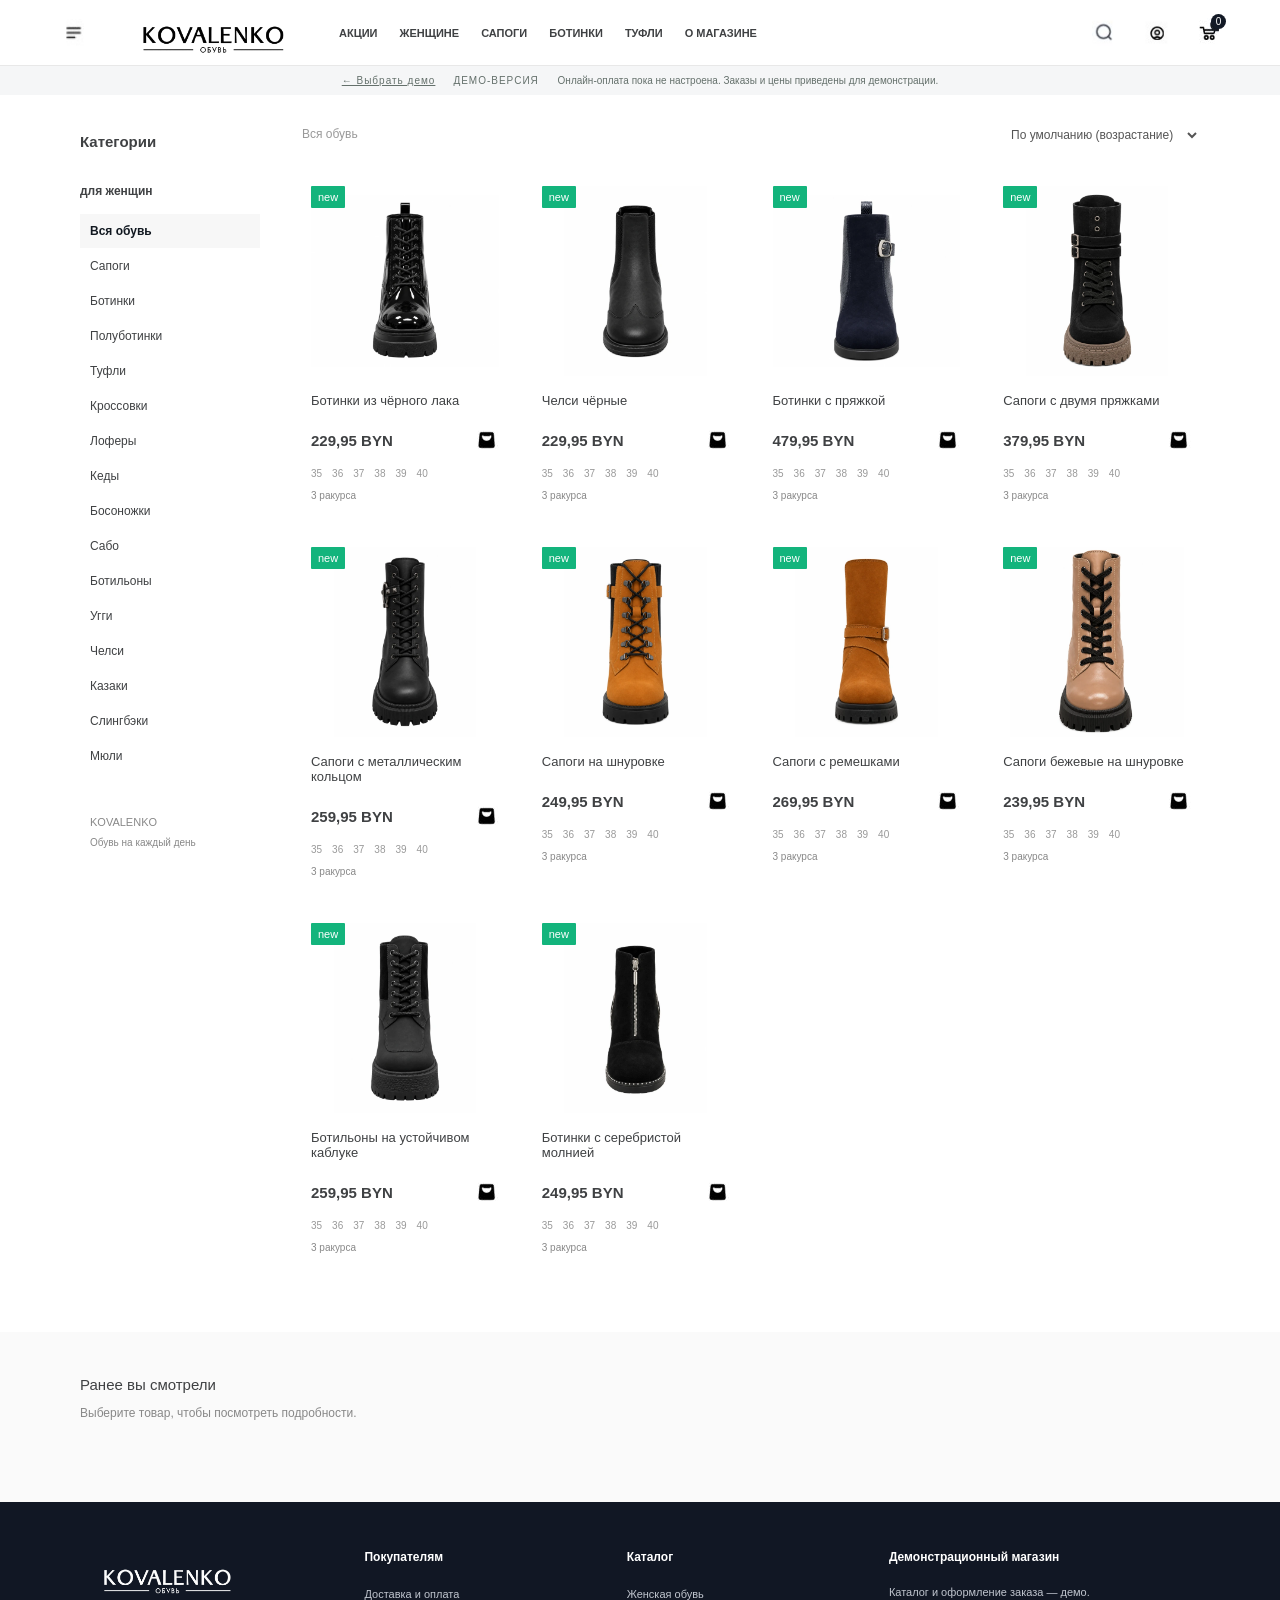
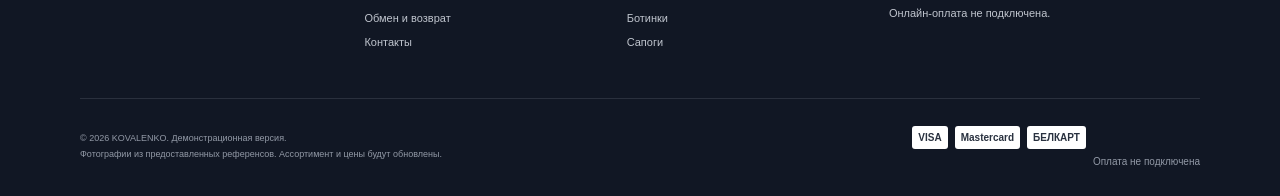
==== store.html @ 07b61e73 "Add branded demo chooser with store and n8n chat views" ====
<!doctype html>
<html lang="ru"><head><meta charset="UTF-8"><meta name="viewport" content="width=device-width,initial-scale=1"><title>KOVALENKO — Обувь</title><meta name="description" content="Демонстрационный каталог обуви KOVALENKO"><link rel="stylesheet" href="style.css?v=20261113-gallery"></head><body>
<header><div class="header-inner"><button class="icon" id="menu" aria-label="Категории"><img src="assets/menu.png" alt=""></button><a href="index.html" class="brand"><img src="assets/logo.png" alt="KOVALENKO Обувь"></a><nav><button data-category="Все">АКЦИИ</button><button data-category="Все">ЖЕНЩИНЕ</button><button data-category="Сапоги">САПОГИ</button><button data-category="Ботинки">БОТИНКИ</button><button data-category="Туфли">ТУФЛИ</button><button id="about">О МАГАЗИНЕ</button></nav><div class="tools"><button class="icon" id="search-toggle" aria-label="Поиск"><img src="assets/search.png" alt=""></button><button class="icon" id="account" aria-label="Личный кабинет"><img src="assets/account.png" alt=""></button><button class="icon cart-icon" id="cart-open" aria-label="Корзина"><img src="assets/cart.png" alt=""><span id="count">0</span></button></div></div></header>
<div class="demo"><a href="index.html" style="color:inherit;margin-right:18px">← Выбрать демо</a>ДЕМО-ВЕРСИЯ <span>Онлайн-оплата пока не настроена. Заказы и цены приведены для демонстрации.</span></div>
<div id="search-bar" hidden><label for="search">Поиск по каталогу</label><input id="search" type="search" placeholder="Название или артикул"></div>
<main><aside id="categories"><h2>Категории</h2><h3>для женщин</h3><div id="category-list"></div><div class="aside-note">KOVALENKO<br><span>Обувь на каждый день</span></div></aside><section class="catalog"><div class="catalog-toolbar"><span id="category-title">Вся обувь</span><label><span class="sr-only">Сортировка</span><select id="sort"><option value="default">По умолчанию (возрастание)</option><option value="low">Сначала дешевле</option><option value="high">Сначала дороже</option></select></label></div><div id="products" class="grid"></div><p id="empty" hidden>В этой категории пока нет товаров. Попробуйте выбрать другую.</p></section></main>
<section class="recent"><h2>Ранее вы смотрели</h2><div id="recent-items">Выберите товар, чтобы посмотреть подробности.</div></section>
<footer><div class="footer-top"><img src="assets/logo.png" alt="KOVALENKO Обувь"><div><h3>Покупателям</h3><button id="delivery">Доставка и оплата</button><button id="returns">Обмен и возврат</button><button id="contacts">Контакты</button></div><div><h3>Каталог</h3><button data-category="Все">Женская обувь</button><button data-category="Ботинки">Ботинки</button><button data-category="Сапоги">Сапоги</button></div><div><h3>Демонстрационный магазин</h3><p>Каталог и оформление заказа — демо.<br>Онлайн-оплата не подключена.</p></div></div><div class="footer-bottom"><p>© 2026 KOVALENKO. Демонстрационная версия.<br>Фотографии из предоставленных референсов. Ассортимент и цены будут обновлены.</p><div class="payment-methods"><span>VISA</span><span>Mastercard</span><span>БЕЛКАРТ</span><small>Оплата не подключена</small></div></div></footer>
<dialog id="product-dialog" aria-labelledby="product-title"><button class="close" data-close aria-label="Закрыть">Закрыть</button><div id="product-content"></div></dialog>
<dialog id="cart-dialog"><button class="close" data-close>Закрыть</button><h2>Корзина</h2><div id="cart-items"></div><div id="cart-total"></div><button id="checkout" class="primary">Перейти к оформлению</button><button class="continue-shopping" data-close>Продолжить покупки</button></dialog>
<dialog id="checkout-dialog"><button class="close" data-close>Закрыть</button><h2>Оформление заказа</h2><p class="notice">Демо-версия. Платёжная система ещё не настроена. Оплата и отправка заказа недоступны.</p><div id="order-summary"></div><button id="back-to-cart" class="continue-shopping">Вернуться в корзину</button><h3>Способы оплаты</h3><label class="payment-option"><input type="radio" checked disabled> Банковская карта — скоро</label><label class="payment-option"><input type="radio" disabled> При получении — скоро</label><button class="primary" disabled>Оплата недоступна в демо</button><p class="muted">Данные карты не запрашиваются. Списание средств не производится.</p></dialog>
<dialog id="zoom-dialog" aria-label="Увеличенная фотография"><button class="close" data-close>Закрыть</button><img id="zoom-photo" alt=""></dialog>
<dialog id="info-dialog"><button class="close" data-close>Закрыть</button><h2 id="info-title"></h2><p id="info-text"></p></dialog><div role="status" id="toast"></div><script src="app.js?v=20261113-gallery"></script></body></html>
---- style.css ----
*{box-sizing:border-box}body{margin:0;color:#3f4143;background:white;font:14px Arial,Helvetica,sans-serif}button,input,select{font:inherit}button,a,select{touch-action:manipulation}button{cursor:pointer}button{border:0;background:none;color:inherit}button:focus-visible,a:focus-visible,select:focus-visible,input:focus-visible{outline:2px solid #16ae80;outline-offset:4px}header{border-bottom:1px solid #e8e8e8;background:#fff;position:sticky;top:0;z-index:5}.header-inner{max-width:1160px;margin:auto;display:flex;align-items:center;height:65px;gap:28px}.brand{width:195px;flex-shrink:0}.brand img{display:block;width:100%;height:55px;object-fit:cover;object-position:center}.icon{padding:0;width:28px;height:30px;position:relative;flex-shrink:0}.icon img{width:100%;height:100%;object-fit:contain}.tools{display:flex;gap:22px;margin-left:auto}nav{display:flex;gap:22px;align-items:center}nav button{padding:12px 0;font-size:11px;font-weight:600;white-space:nowrap}nav button:hover{color:#19b486}.cart-icon span{position:absolute;right:-6px;top:-4px;background:#121925;color:white;border-radius:10px;min-width:15px;font-size:10px;padding:2px}.demo{text-align:center;background:#f5f6f7;font-size:10px;letter-spacing:1px;padding:9px;color:#64706b}.demo span{letter-spacing:0;margin-left:15px}main{max-width:1120px;margin:32px auto 64px;display:grid;grid-template-columns:180px 1fr;gap:42px;min-height:620px}aside h2{font-size:15px;margin:6px 0 34px}aside h3{font-size:12px;margin-bottom:16px}#category-list{display:flex;flex-direction:column;align-items:flex-start;gap:1px}#category-list button{text-align:left;padding:10px 10px;font-size:12px;width:100%}#category-list button.active{font-weight:600;color:#111820;background:#f7f7f7}#category-list button:hover{background:#f5f5f5}.aside-note{margin:40px 10px;color:#888;font-size:11px;line-height:1.8}.aside-note span{font-size:10px}.catalog-toolbar{height:48px;display:flex;justify-content:space-between;align-items:flex-start;font-size:12px}.catalog-toolbar>span{color:#999}.catalog-toolbar select{border:0;background:white;font-size:12px;color:#555;padding-right:10px}.grid{display:grid;grid-template-columns:repeat(4,minmax(0,1fr));gap:20px 25px}.product{position:relative;min-width:0;border:1px solid transparent;padding:10px 8px 14px}.product:hover{box-shadow:0 5px 24px #0000000a;border-color:#f5f5f5}.product .photo{width:100%;height:190px;object-fit:contain;display:block}.product-open{padding:0;width:100%;text-align:left}.new{position:absolute;top:10px;left:8px;background:#13b47c;color:white;font-size:11px;padding:5px 7px;border-radius:1px}.product h2{font-size:13px;font-weight:400;margin:17px 0 20px}.price-row{display:flex;align-items:center;justify-content:space-between;font-size:15px}.bag{width:23px;height:25px;padding:0}.bag img{width:100%;height:100%;object-fit:contain}.sizes-preview{font-size:10px;color:#999;margin-top:14px}.recent{background:#fafafa;padding:32px max(calc((100vw - 1120px)/2),24px);min-height:170px}.recent h2{font-size:15px;font-weight:500}.recent button{display:flex;align-items:center;text-align:left;gap:15px;font-size:12px}.recent img{width:80px;height:80px;object-fit:contain}.recent #recent-items{color:#888;font-size:12px}footer{background:#111724;color:#c0c5ce;padding:48px max(calc((100vw - 1120px)/2),24px) 25px;font-size:11px}.footer-top{display:grid;grid-template-columns:1.1fr 1fr 1fr 1.4fr;gap:40px;padding-bottom:44px}.footer-top>img{display:block;width:175px;height:50px;object-fit:cover;object-position:center;filter:brightness(0) invert(1)}.footer-top h3{font-size:12px;color:white;margin:0 0 18px}.footer-top button{display:block;color:#c0c5ce;padding:6px 0;font-size:11px}.footer-top p{line-height:1.9;margin:0}.footer-bottom{border-top:1px solid #2a303d;display:flex;justify-content:space-between;align-items:center;padding-top:22px;gap:30px}.footer-bottom p{font-size:9px;line-height:1.8;color:#9299a6}.payment-methods{display:flex;gap:7px;align-items:center;flex-wrap:wrap}.payment-methods span{background:#fff;color:#29313f;padding:6px;border-radius:3px;font-weight:bold;font-size:10px}.payment-methods small{width:100%;font-size:10px;text-align:right;color:#9299a6}dialog{border:0;border-radius:3px;padding:36px;width:min(1100px,94vw);max-height:92vh;color:#454545;box-shadow:0 20px 90px #0003}dialog::backdrop{background:#10172280}.close{display:block;margin:0 0 24px auto;font-size:12px;text-decoration:underline}#product-content{display:grid;grid-template-columns:1fr 255px;gap:32px}.detail-image{width:100%;height:450px;object-fit:contain;border:1px solid #f1f1f1}.detail h2{font-size:16px;font-weight:400}.detail .price{font-size:25px;font-weight:600;margin:18px 0}.notice{background:#f0f8eb;border:1px solid #d7e5d1;padding:15px;text-align:center;line-height:1.7;font-size:12px}.stock{font-size:11px;color:#70a125}.size-options{display:flex;gap:6px;margin:17px 0}.size-options button{border:1px solid #e2e2e2;padding:7px 9px;font-size:12px}.size-options button.selected{color:#fff;background:#696b6c;border-color:#696b6c}.color-chip{display:inline-block;background:#696b6c;color:#fff;padding:7px 10px;font-size:11px;margin-bottom:28px}.primary,.secondary{display:block;width:100%;padding:14px;background:#111824;color:white;border-radius:28px;font-size:12px;margin:10px 0}.primary:hover{background:#283448}.secondary{padding:11px;font-size:10px}.primary:disabled{background:#d5d8dc;cursor:not-allowed;color:#555}.specs{margin-top:28px;font-size:12px}.specs div{display:flex;justify-content:space-between;padding:7px 0;gap:20px}.specs dt{color:#969696}.specs dd{margin:0;text-align:right}.muted{color:#888;font-size:12px;line-height:1.6}#cart-dialog,#checkout-dialog,#info-dialog{max-width:530px}#cart-items article{display:flex;align-items:center;gap:15px;border-bottom:1px solid #eee;padding:15px 0}#cart-items img{width:75px;height:80px;object-fit:contain}#cart-items article>div{flex:1;font-size:12px;line-height:1.8}#cart-items article button{text-decoration:underline;font-size:11px}#cart-total{font-weight:bold;font-size:18px;margin:24px 0}#info-text{line-height:1.8}.payment-option{display:block;padding:15px;border:1px solid #eee;margin:12px 0;font-size:13px}#toast{position:fixed;bottom:25px;left:50%;transform:translateX(-50%);background:#111824;color:#fff;padding:15px 25px;border-radius:5px;z-index:30;display:none}#search-bar{padding:20px;max-width:1120px;margin:auto}#search-bar label{margin-right:20px}#search{padding:10px;border:1px solid #ddd;width:300px;max-width:100%}.sr-only{position:absolute;width:1px;height:1px;overflow:hidden;clip:rect(0,0,0,0)}
@media(min-width:1500px){.header-inner,main{max-width:1280px}.product .photo{height:230px}}@media(max-width:1100px){.header-inner{padding:0 20px;gap:20px}nav{gap:15px}nav button{font-size:10px}main{margin:25px 25px 50px;gap:24px;grid-template-columns:150px 1fr}.grid{gap:12px}.product .photo{height:155px}.brand{width:160px}}@media(max-width:800px){nav{display:none}.header-inner{height:65px}.brand{width:175px}.tools{gap:15px}.demo{font-size:9px;padding:8px 18px}.demo span{display:block;margin:5px 0 0}main{display:block;margin:20px 16px 40px}aside{display:none}aside.visible{display:block;background:#fafafa;padding:20px;margin-bottom:20px}aside h2,aside h3{margin:0 0 10px}#category-list{display:grid;grid-template-columns:repeat(3,1fr)}.aside-note{display:none}.grid{grid-template-columns:repeat(2,minmax(0,1fr));gap:16px 8px}.product .photo{height:205px}.catalog-toolbar{align-items:center;margin-bottom:15px}.product h2{margin:12px 0}.product{padding:10px}.footer-top{grid-template-columns:1fr 1fr;gap:32px}.footer-bottom{flex-direction:column;align-items:flex-start;gap:10px}.payment-methods small{text-align:left}#product-content{grid-template-columns:1fr}.detail-image{height:300px}dialog{padding:22px}.detail{max-width:100%}.recent{padding:25px}.footer-top>img{width:150px}}@media(max-width:390px){.brand{width:140px}.tools{gap:10px}.product .photo{height:165px}.price-row{font-size:13px}.header-inner{gap:12px;padding:0 12px}}
/* Product photography and persistent cart */
.views-label{display:block;color:#888;font-size:10px;margin-top:9px}.gallery{min-width:0}.gallery-stage{position:relative;margin-top:14px}.image-zoom{display:block;width:100%;padding:0;cursor:zoom-in}.detail-image{display:block;height:440px}.gallery-prev,.gallery-next{position:absolute;top:45%;width:40px;height:44px;background:#ffffffec;border:1px solid #eee;border-radius:50%;font-size:30px;line-height:1}.gallery-prev{left:10px}.gallery-next{right:10px}#angle-count{position:absolute;bottom:10px;right:12px;background:#ffffffec;padding:6px 10px;font-size:12px;border-radius:20px;pointer-events:none}.gallery-thumbnails{display:flex;gap:12px;margin-top:14px}.gallery-thumbnails button{border:2px solid #eee;border-radius:4px;width:90px;height:90px;padding:3px}.gallery-thumbnails button.selected{border-color:#16ae80}.gallery-thumbnails img{width:100%;height:100%;object-fit:contain}.size-options{flex-wrap:wrap}.size-options button{min-width:36px;min-height:40px}.quantity-control{display:flex;align-items:center;gap:10px;margin-top:10px}.quantity-control button{border:1px solid #ddd;width:34px;min-height:34px;text-decoration:none!important;font-size:18px!important}.quantity-control button:disabled{opacity:.35;cursor:not-allowed}.quantity-control span{min-width:20px;text-align:center}.continue-shopping{display:block;margin:16px auto;padding:10px;text-decoration:underline}.order-line{display:flex;gap:12px;align-items:center;border-bottom:1px solid #eee;padding:12px 0;font-size:12px;line-height:1.6}.order-line img{width:55px;height:65px;object-fit:contain}.order-line>div{flex:1}.order-line strong{white-space:nowrap}.order-total{font-size:16px;font-weight:bold;margin-top:22px}#zoom-dialog{width:min(1300px,96vw);padding:18px}#zoom-photo{display:block;width:100%;height:75vh;object-fit:contain}#zoom-dialog .close{margin-bottom:10px}#toast{max-width:calc(100vw - 32px);text-align:center;pointer-events:none}.brand img,.footer-top>img{object-fit:contain}
@media(max-width:800px){.detail-image{height:340px}.gallery-thumbnails button{width:76px;height:76px}.gallery-thumbnails{justify-content:center}.gallery>p{text-align:center}#cart-items article{gap:10px}#cart-items img{width:55px}.order-line{gap:8px}.order-line img{width:40px}.order-line strong{font-size:11px}}
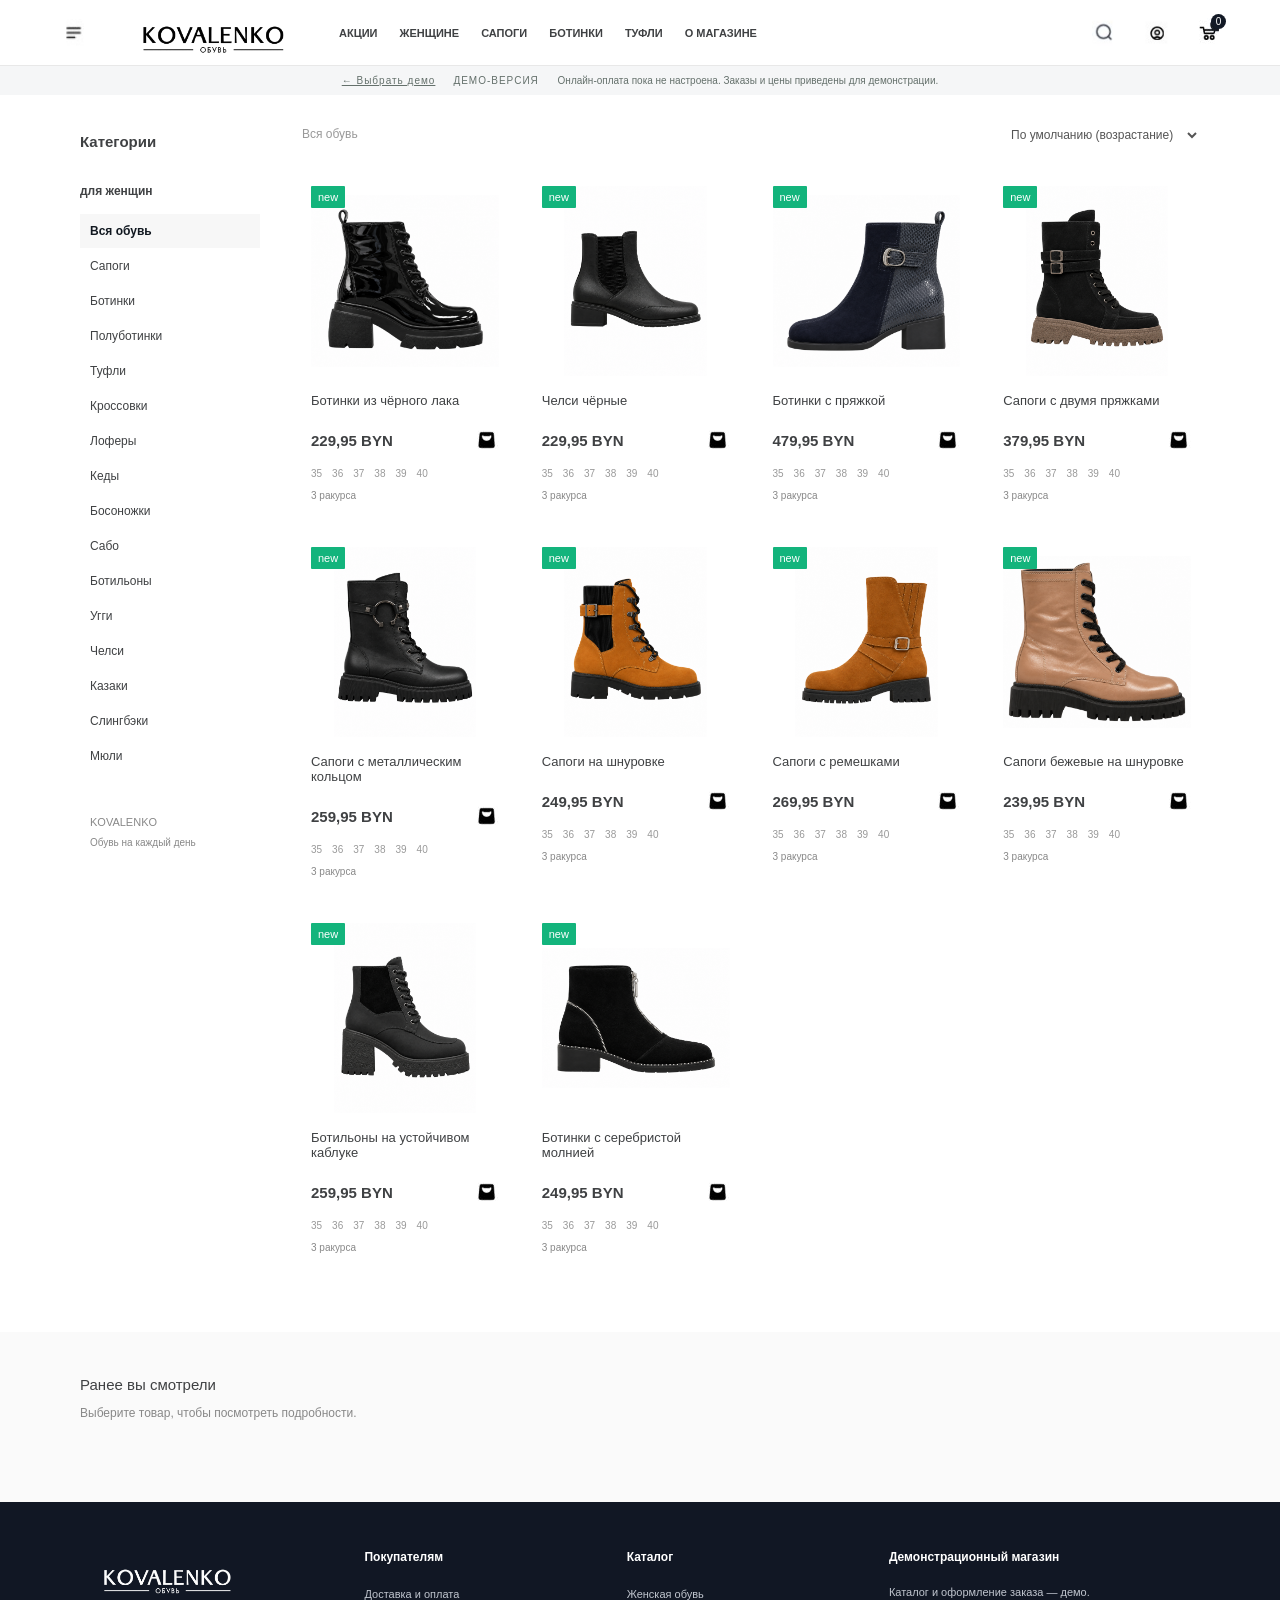
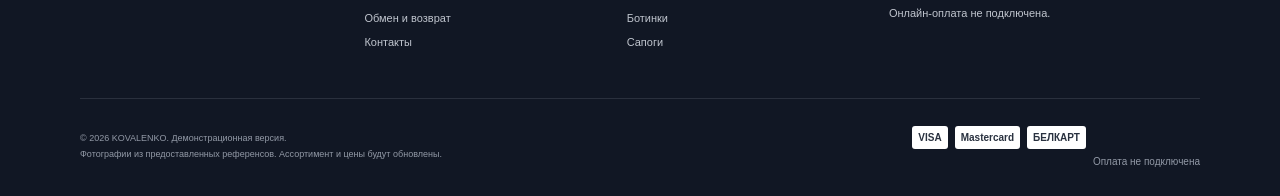
==== commit f0a0c2ba: "Use second product photo as the default view" ====
--- a/store.html
+++ b/store.html
@@ -10,4 +10,4 @@
 <dialog id="cart-dialog"><button class="close" data-close>Закрыть</button><h2>Корзина</h2><div id="cart-items"></div><div id="cart-total"></div><button id="checkout" class="primary">Перейти к оформлению</button><button class="continue-shopping" data-close>Продолжить покупки</button></dialog>
 <dialog id="checkout-dialog"><button class="close" data-close>Закрыть</button><h2>Оформление заказа</h2><p class="notice">Демо-версия. Платёжная система ещё не настроена. Оплата и отправка заказа недоступны.</p><div id="order-summary"></div><button id="back-to-cart" class="continue-shopping">Вернуться в корзину</button><h3>Способы оплаты</h3><label class="payment-option"><input type="radio" checked disabled> Банковская карта — скоро</label><label class="payment-option"><input type="radio" disabled> При получении — скоро</label><button class="primary" disabled>Оплата недоступна в демо</button><p class="muted">Данные карты не запрашиваются. Списание средств не производится.</p></dialog>
 <dialog id="zoom-dialog" aria-label="Увеличенная фотография"><button class="close" data-close>Закрыть</button><img id="zoom-photo" alt=""></dialog>
-<dialog id="info-dialog"><button class="close" data-close>Закрыть</button><h2 id="info-title"></h2><p id="info-text"></p></dialog><div role="status" id="toast"></div><script src="app.js?v=20261113-gallery"></script></body></html>
+<dialog id="info-dialog"><button class="close" data-close>Закрыть</button><h2 id="info-title"></h2><p id="info-text"></p></dialog><div role="status" id="toast"></div><script src="app.js?v=20261113-side2"></script></body></html>
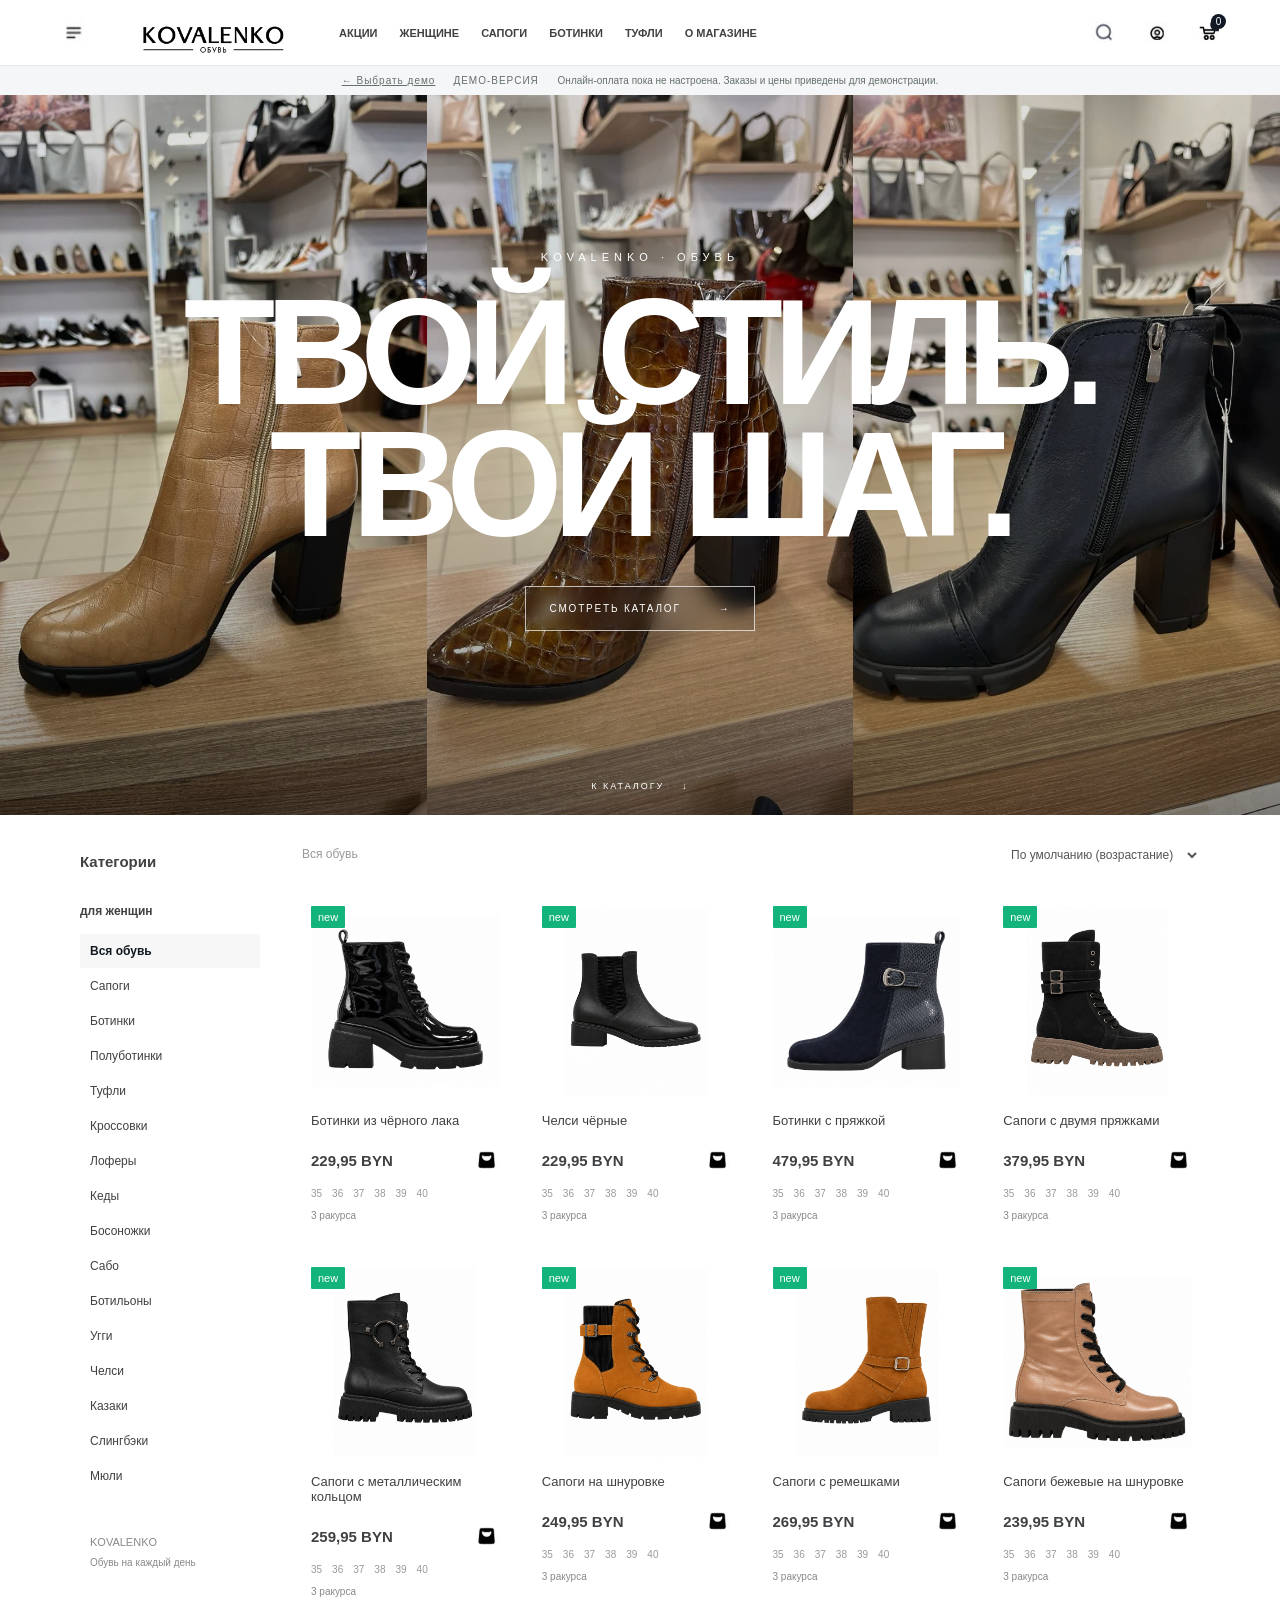
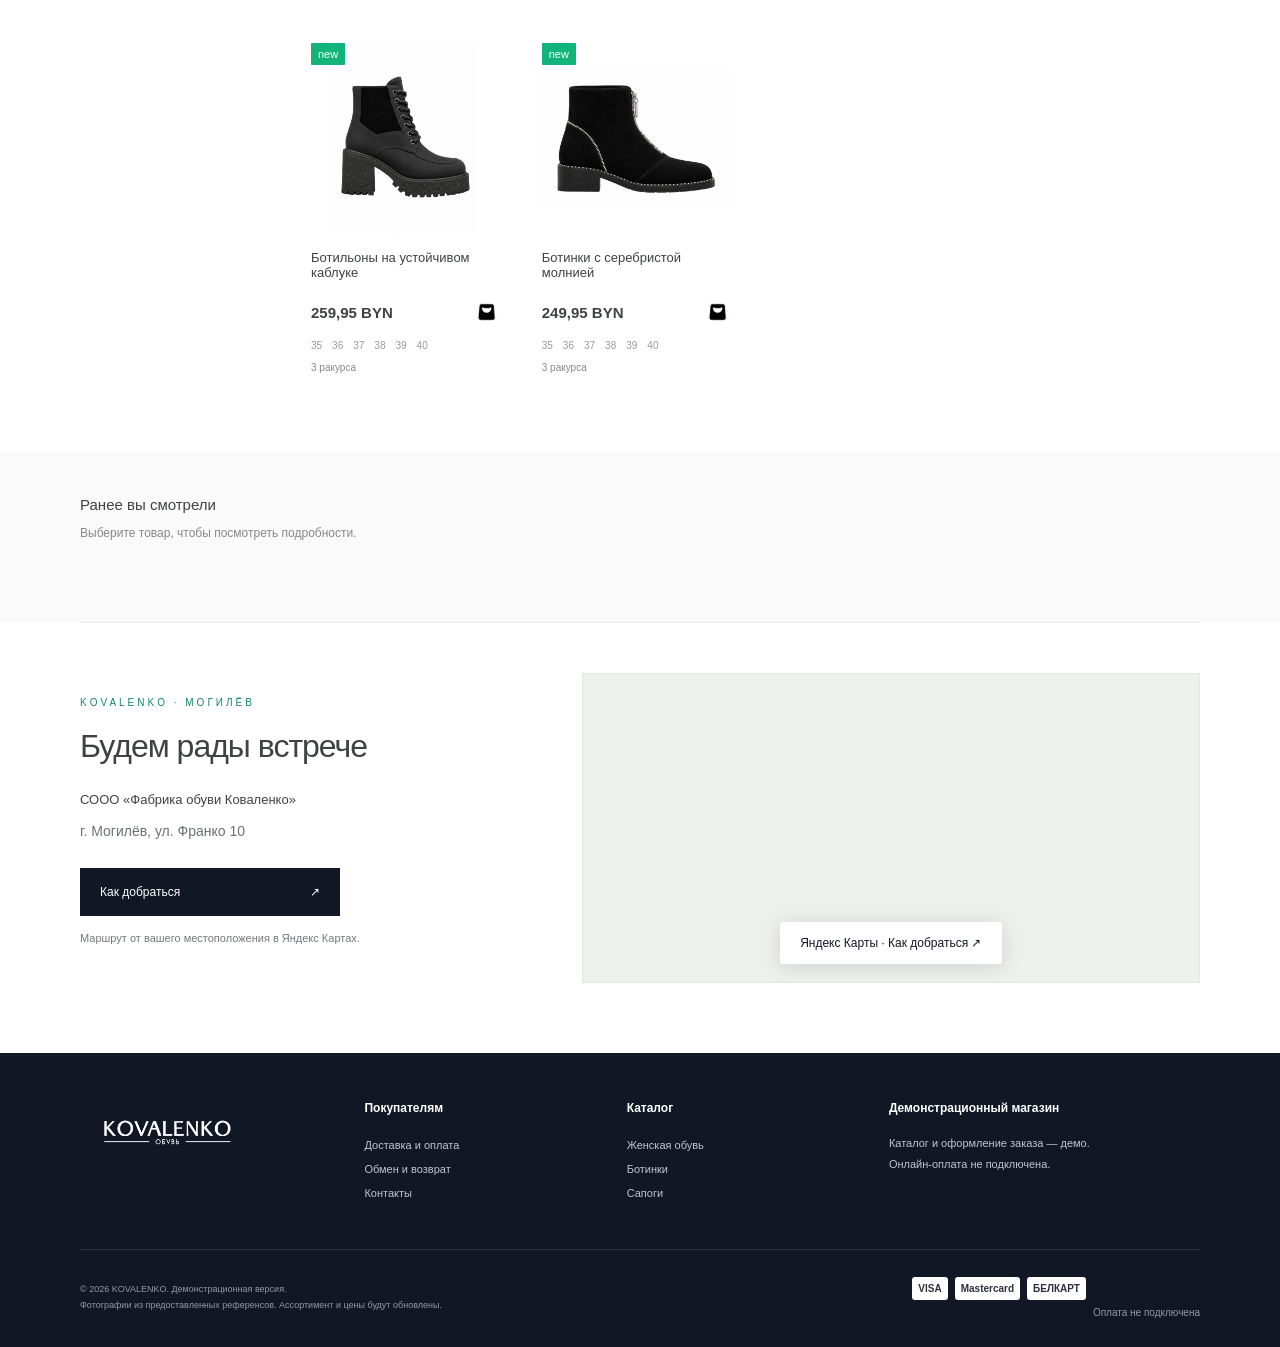
==== commit 1c8f2ba0: "Move banner and map into Website Demo; restore entry selector" ====
--- a/store.html
+++ b/store.html
@@ -1,10 +1,19 @@
 <!doctype html>
-<html lang="ru"><head><meta charset="UTF-8"><meta name="viewport" content="width=device-width,initial-scale=1"><title>KOVALENKO — Обувь</title><meta name="description" content="Демонстрационный каталог обуви KOVALENKO"><link rel="stylesheet" href="style.css?v=20261113-gallery"></head><body>
+<html lang="ru"><head><meta charset="UTF-8"><meta name="viewport" content="width=device-width,initial-scale=1"><title>KOVALENKO — Обувь</title><meta name="description" content="Демонстрационный каталог обуви KOVALENKO"><link rel="stylesheet" href="style.css?v=20261113-gallery"><link rel="stylesheet" href="store-sections.css?v=20261113-placement"></head><body>
 <header><div class="header-inner"><button class="icon" id="menu" aria-label="Категории"><img src="assets/menu.png" alt=""></button><a href="index.html" class="brand"><img src="assets/logo.png" alt="KOVALENKO Обувь"></a><nav><button data-category="Все">АКЦИИ</button><button data-category="Все">ЖЕНЩИНЕ</button><button data-category="Сапоги">САПОГИ</button><button data-category="Ботинки">БОТИНКИ</button><button data-category="Туфли">ТУФЛИ</button><button id="about">О МАГАЗИНЕ</button></nav><div class="tools"><button class="icon" id="search-toggle" aria-label="Поиск"><img src="assets/search.png" alt=""></button><button class="icon" id="account" aria-label="Личный кабинет"><img src="assets/account.png" alt=""></button><button class="icon cart-icon" id="cart-open" aria-label="Корзина"><img src="assets/cart.png" alt=""><span id="count">0</span></button></div></div></header>
 <div class="demo"><a href="index.html" style="color:inherit;margin-right:18px">← Выбрать демо</a>ДЕМО-ВЕРСИЯ <span>Онлайн-оплата пока не настроена. Заказы и цены приведены для демонстрации.</span></div>
+<section class="shoe-hero" aria-labelledby="hero-title">
+<div class="hero-photos"><img src="assets/home/shoe-1.webp" alt="Бежевые ботильоны KOVALENKO в магазине" width="960" height="1280" fetchpriority="high"><img src="assets/home/shoe-2.webp" alt="Коричневые ботильоны с фактурой под крокодила" width="960" height="1280"><img src="assets/home/shoe-3.webp" alt="Чёрные кожаные ботильоны на устойчивом каблуке" width="960" height="1280"></div>
+<div class="hero-content"><p>KOVALENKO · ОБУВЬ</p><h1 id="hero-title">ТВОЙ СТИЛЬ.<br>ТВОЙ ШАГ.</h1><a href="#catalog-start" class="hero-link">СМОТРЕТЬ КАТАЛОГ <span aria-hidden="true">→</span></a></div>
+<a href="#catalog-start" class="hero-scroll">К КАТАЛОГУ <span aria-hidden="true">↓</span></a>
+</section>
 <div id="search-bar" hidden><label for="search">Поиск по каталогу</label><input id="search" type="search" placeholder="Название или артикул"></div>
-<main><aside id="categories"><h2>Категории</h2><h3>для женщин</h3><div id="category-list"></div><div class="aside-note">KOVALENKO<br><span>Обувь на каждый день</span></div></aside><section class="catalog"><div class="catalog-toolbar"><span id="category-title">Вся обувь</span><label><span class="sr-only">Сортировка</span><select id="sort"><option value="default">По умолчанию (возрастание)</option><option value="low">Сначала дешевле</option><option value="high">Сначала дороже</option></select></label></div><div id="products" class="grid"></div><p id="empty" hidden>В этой категории пока нет товаров. Попробуйте выбрать другую.</p></section></main>
+<main id="catalog-start"><aside id="categories"><h2>Категории</h2><h3>для женщин</h3><div id="category-list"></div><div class="aside-note">KOVALENKO<br><span>Обувь на каждый день</span></div></aside><section class="catalog"><div class="catalog-toolbar"><span id="category-title">Вся обувь</span><label><span class="sr-only">Сортировка</span><select id="sort"><option value="default">По умолчанию (возрастание)</option><option value="low">Сначала дешевле</option><option value="high">Сначала дороже</option></select></label></div><div id="products" class="grid"></div><p id="empty" hidden>В этой категории пока нет товаров. Попробуйте выбрать другую.</p></section></main>
 <section class="recent"><h2>Ранее вы смотрели</h2><div id="recent-items">Выберите товар, чтобы посмотреть подробности.</div></section>
+<section class="location-section" id="location" aria-labelledby="location-title">
+<div class="location-copy"><p class="eyebrow">KOVALENKO · МОГИЛЁВ</p><h2 id="location-title">Будем рады встрече</h2><p class="location-name">СООО «Фабрика обуви Коваленко»</p><address>г. Могилёв, ул. Франко 10</address><a class="directions-link" href="https://yandex.by/maps/?mode=routes&amp;rtext=~%D0%91%D0%B5%D0%BB%D0%B0%D1%80%D1%83%D1%81%D1%8C%2C%20%D0%9C%D0%BE%D0%B3%D0%B8%D0%BB%D1%91%D0%B2%2C%20%D0%A4%D1%80%D0%B0%D0%BD%D0%BA%D0%BE%2C%2010&amp;rtt=auto" target="_blank" rel="noopener noreferrer">Как добраться <span aria-hidden="true">↗</span></a><p class="route-note">Маршрут от вашего местоположения в Яндекс Картах.</p></div>
+<div class="map-preview"><iframe src="https://yandex.by/map-widget/v1/?ll=30.263820%2C53.883129&amp;z=16&amp;pt=30.263820%2C53.883129%2Cpm2rdm" title="Карта: Фабрика обуви Коваленко, Могилёв, Франко 10" loading="lazy" tabindex="-1" aria-hidden="true" referrerpolicy="no-referrer-when-downgrade"></iframe><a class="map-route-overlay" href="https://yandex.by/maps/?mode=routes&amp;rtext=~%D0%91%D0%B5%D0%BB%D0%B0%D1%80%D1%83%D1%81%D1%8C%2C%20%D0%9C%D0%BE%D0%B3%D0%B8%D0%BB%D1%91%D0%B2%2C%20%D0%A4%D1%80%D0%B0%D0%BD%D0%BA%D0%BE%2C%2010&amp;rtt=auto" target="_blank" rel="noopener noreferrer" aria-label="Открыть маршрут до KOVALENKO в Яндекс Картах"><span>Яндекс Карты · Как добраться ↗</span></a></div>
+</section>
 <footer><div class="footer-top"><img src="assets/logo.png" alt="KOVALENKO Обувь"><div><h3>Покупателям</h3><button id="delivery">Доставка и оплата</button><button id="returns">Обмен и возврат</button><button id="contacts">Контакты</button></div><div><h3>Каталог</h3><button data-category="Все">Женская обувь</button><button data-category="Ботинки">Ботинки</button><button data-category="Сапоги">Сапоги</button></div><div><h3>Демонстрационный магазин</h3><p>Каталог и оформление заказа — демо.<br>Онлайн-оплата не подключена.</p></div></div><div class="footer-bottom"><p>© 2026 KOVALENKO. Демонстрационная версия.<br>Фотографии из предоставленных референсов. Ассортимент и цены будут обновлены.</p><div class="payment-methods"><span>VISA</span><span>Mastercard</span><span>БЕЛКАРТ</span><small>Оплата не подключена</small></div></div></footer>
 <dialog id="product-dialog" aria-labelledby="product-title"><button class="close" data-close aria-label="Закрыть">Закрыть</button><div id="product-content"></div></dialog>
 <dialog id="cart-dialog"><button class="close" data-close>Закрыть</button><h2>Корзина</h2><div id="cart-items"></div><div id="cart-total"></div><button id="checkout" class="primary">Перейти к оформлению</button><button class="continue-shopping" data-close>Продолжить покупки</button></dialog>
--- a/store-sections.css
+++ b/store-sections.css
@@ -0,0 +1,5 @@
+/* Campaign banner and directions belong only to Website Demo. */
+
+html{scroll-behavior:smooth;scroll-padding-top:24px}.demo-header{padding-top:14px;padding-bottom:14px}.home-nav{display:flex;align-items:center;gap:30px;font-size:10px;letter-spacing:1px}.home-nav a{padding:12px 0}.home-nav a:hover{color:#168565}.shoe-hero{position:relative;isolation:isolate;min-height:550px;height:min(740px,75vw);max-height:80svh;color:#fff;background:#39312b;overflow:hidden}.hero-photos{display:grid;grid-template-columns:repeat(3,1fr);position:absolute;inset:0;z-index:-2}.hero-photos img{width:100%;height:100%;min-width:0;object-fit:cover;object-position:50% 57%}.shoe-hero:after{content:"";position:absolute;inset:0;background:linear-gradient(180deg,#0002 10%,#0001 40%,#0007);z-index:-1}.hero-content{position:absolute;inset:0;display:flex;flex-direction:column;align-items:center;justify-content:center;text-align:center;padding:36px 24px 64px}.hero-content>p{font-size:11px;letter-spacing:5px;margin:0 0 24px}.hero-content h1{font-size:clamp(65px,11.7vw,186px);font-weight:800;letter-spacing:-.065em;line-height:.88;margin:0 0 35px}.hero-link{display:inline-flex;gap:38px;align-items:center;border:1px solid #ffffffb0;padding:16px 24px;font-size:10px;letter-spacing:1.8px;background:#11172421;backdrop-filter:blur(8px)}.hero-link:hover{background:#fff;color:#111724}.hero-scroll{position:absolute;bottom:24px;left:50%;transform:translateX(-50%);font-size:9px;letter-spacing:2px;display:flex;gap:18px;align-items:center;white-space:nowrap}.demo-main{margin:0 auto;padding-top:70px;padding-bottom:70px;max-width:1184px}.demo-title{font-size:clamp(30px,4vw,46px);line-height:1.15;font-weight:500;letter-spacing:-1.5px;margin:0 0 18px}.location-section{display:grid;grid-template-columns:1fr 1.4fr;gap:60px;align-items:center;width:calc(100% - 64px);max-width:1120px;margin:0 auto 70px;border-top:1px solid #e4e6e8;padding-top:50px}.location-copy h2{font-size:32px;font-weight:500;letter-spacing:-1px;margin:0 0 24px}.location-name{font-size:13px;line-height:1.7;margin-bottom:8px}.location-copy address{font-style:normal;color:#6c7075;font-size:14px;line-height:1.8}.directions-link{display:flex;justify-content:space-between;gap:40px;max-width:260px;background:#111724;color:#fff;padding:17px 20px;margin-top:24px;font-size:12px}.directions-link:hover{background:#243d33}.route-note{color:#73797e;line-height:1.6;font-size:11px;max-width:280px;margin-top:14px}.map-preview{height:310px;position:relative;background:#eef0ed;border:1px solid #e3e6e2;overflow:hidden}.map-preview iframe{border:0;width:100%;height:100%;pointer-events:none}.map-route-overlay{position:absolute;inset:0;display:flex;align-items:flex-end;justify-content:center;padding:18px}.map-route-overlay span{background:#fff;color:#111724;padding:14px 20px;box-shadow:0 3px 20px #11172422;border-radius:3px;font-size:12px}.map-route-overlay:hover span{background:#111724;color:#fff}@media(max-width:640px){.demo-header{flex-wrap:wrap;gap:6px}.home-nav{gap:15px;font-size:8px;letter-spacing:.3px}.shoe-hero{height:590px;max-height:78svh;min-height:470px}.hero-photos{grid-template-columns:1fr 1fr}.hero-photos img:nth-child(2){display:none}.hero-photos img{object-position:50% 55%}.hero-content{padding:28px 14px 64px}.hero-content>p{font-size:9px;letter-spacing:3px}.hero-content h1{font-size:clamp(52px,14vw,88px);letter-spacing:-.06em;line-height:.95}.hero-link{font-size:9px;gap:25px}.demo-main{padding:40px 20px}.location-section{grid-template-columns:1fr;gap:26px;width:calc(100% - 40px);margin-bottom:40px;padding-top:32px}.location-copy h2{font-size:28px}.map-preview{height:270px}.route-note{max-width:none}}@media(max-width:390px){.demo-header{justify-content:center}.home-nav{width:100%;justify-content:center;gap:24px}.shoe-hero{min-height:440px}}@media(prefers-reduced-motion:reduce){html{scroll-behavior:auto}}
+
+.shoe-hero a,.location-section a{text-decoration:none}.shoe-hero a{color:inherit}.location-section .eyebrow{font-size:10px;letter-spacing:3px;color:#168565;margin:0 0 20px}.directions-link{color:#fff}.hero-content h1{color:#fff}.hero-link:hover{color:#111724}#catalog-start{scroll-margin-top:88px}
